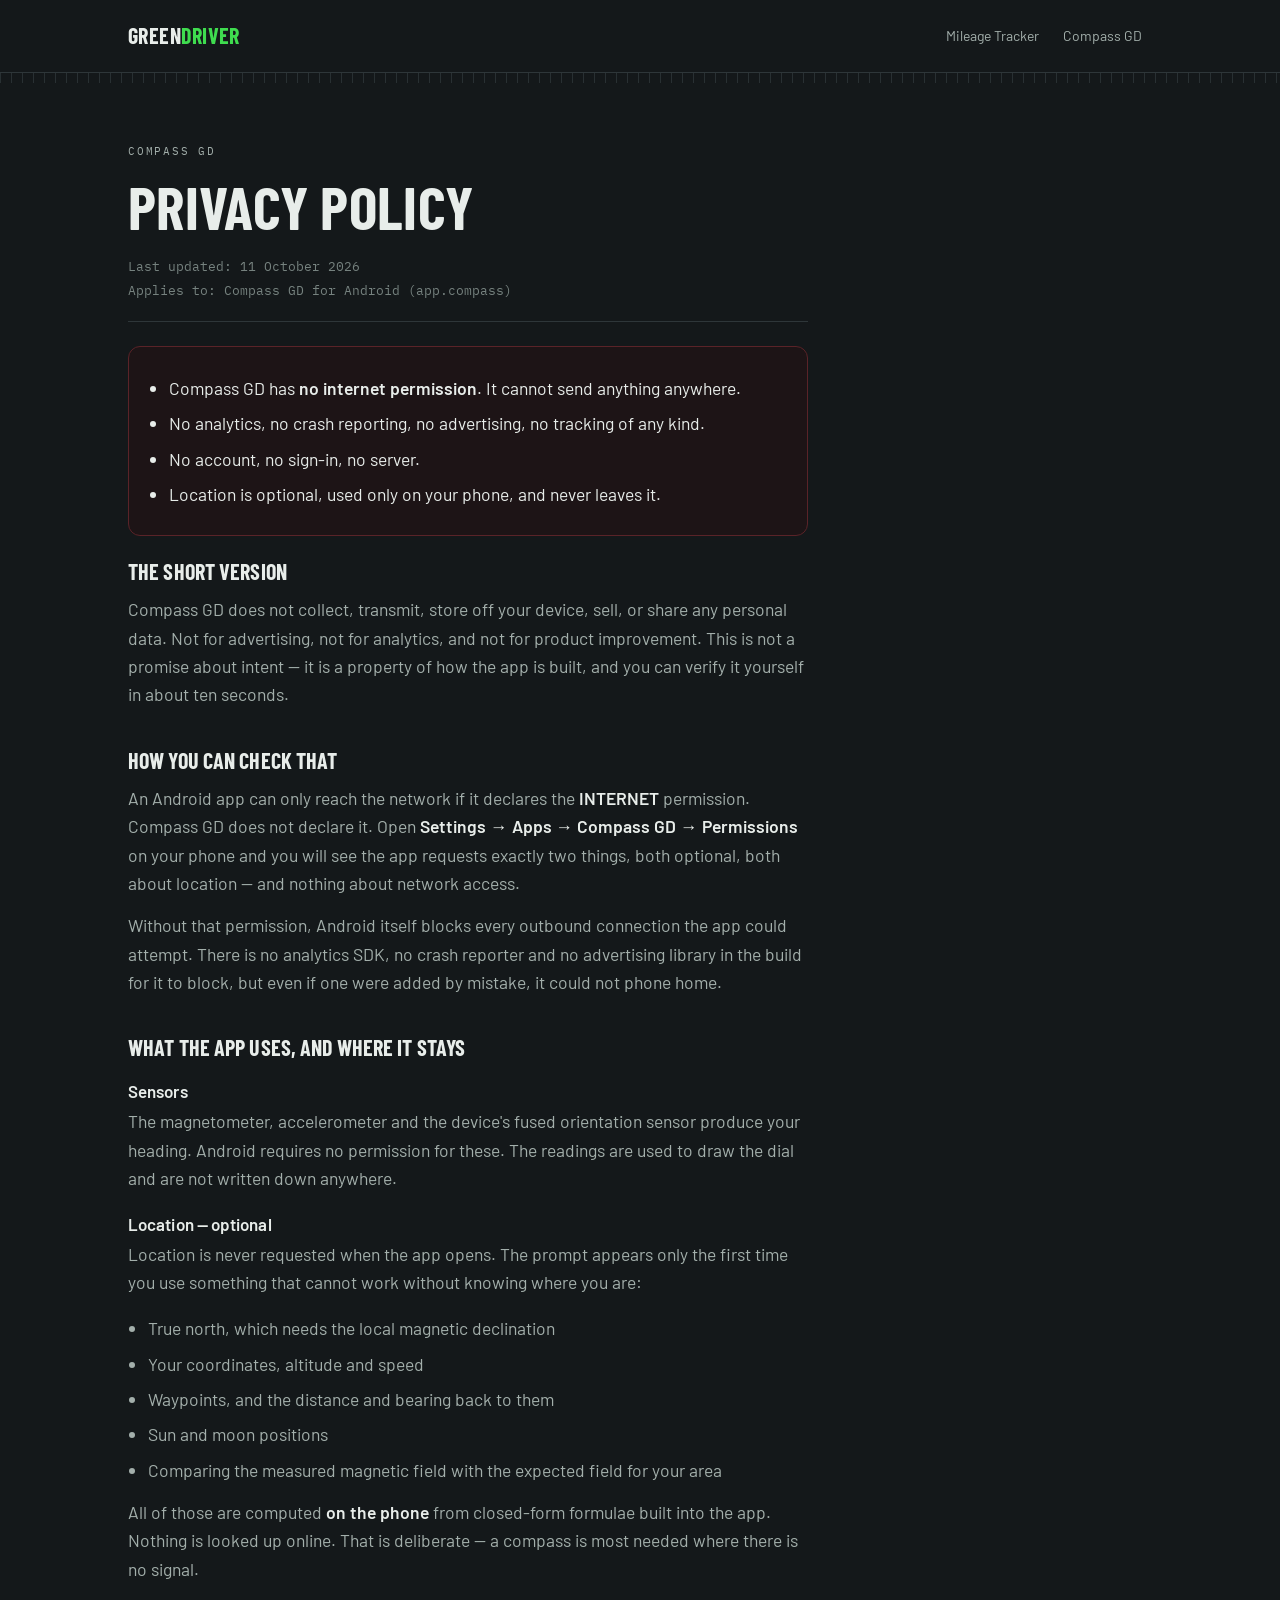
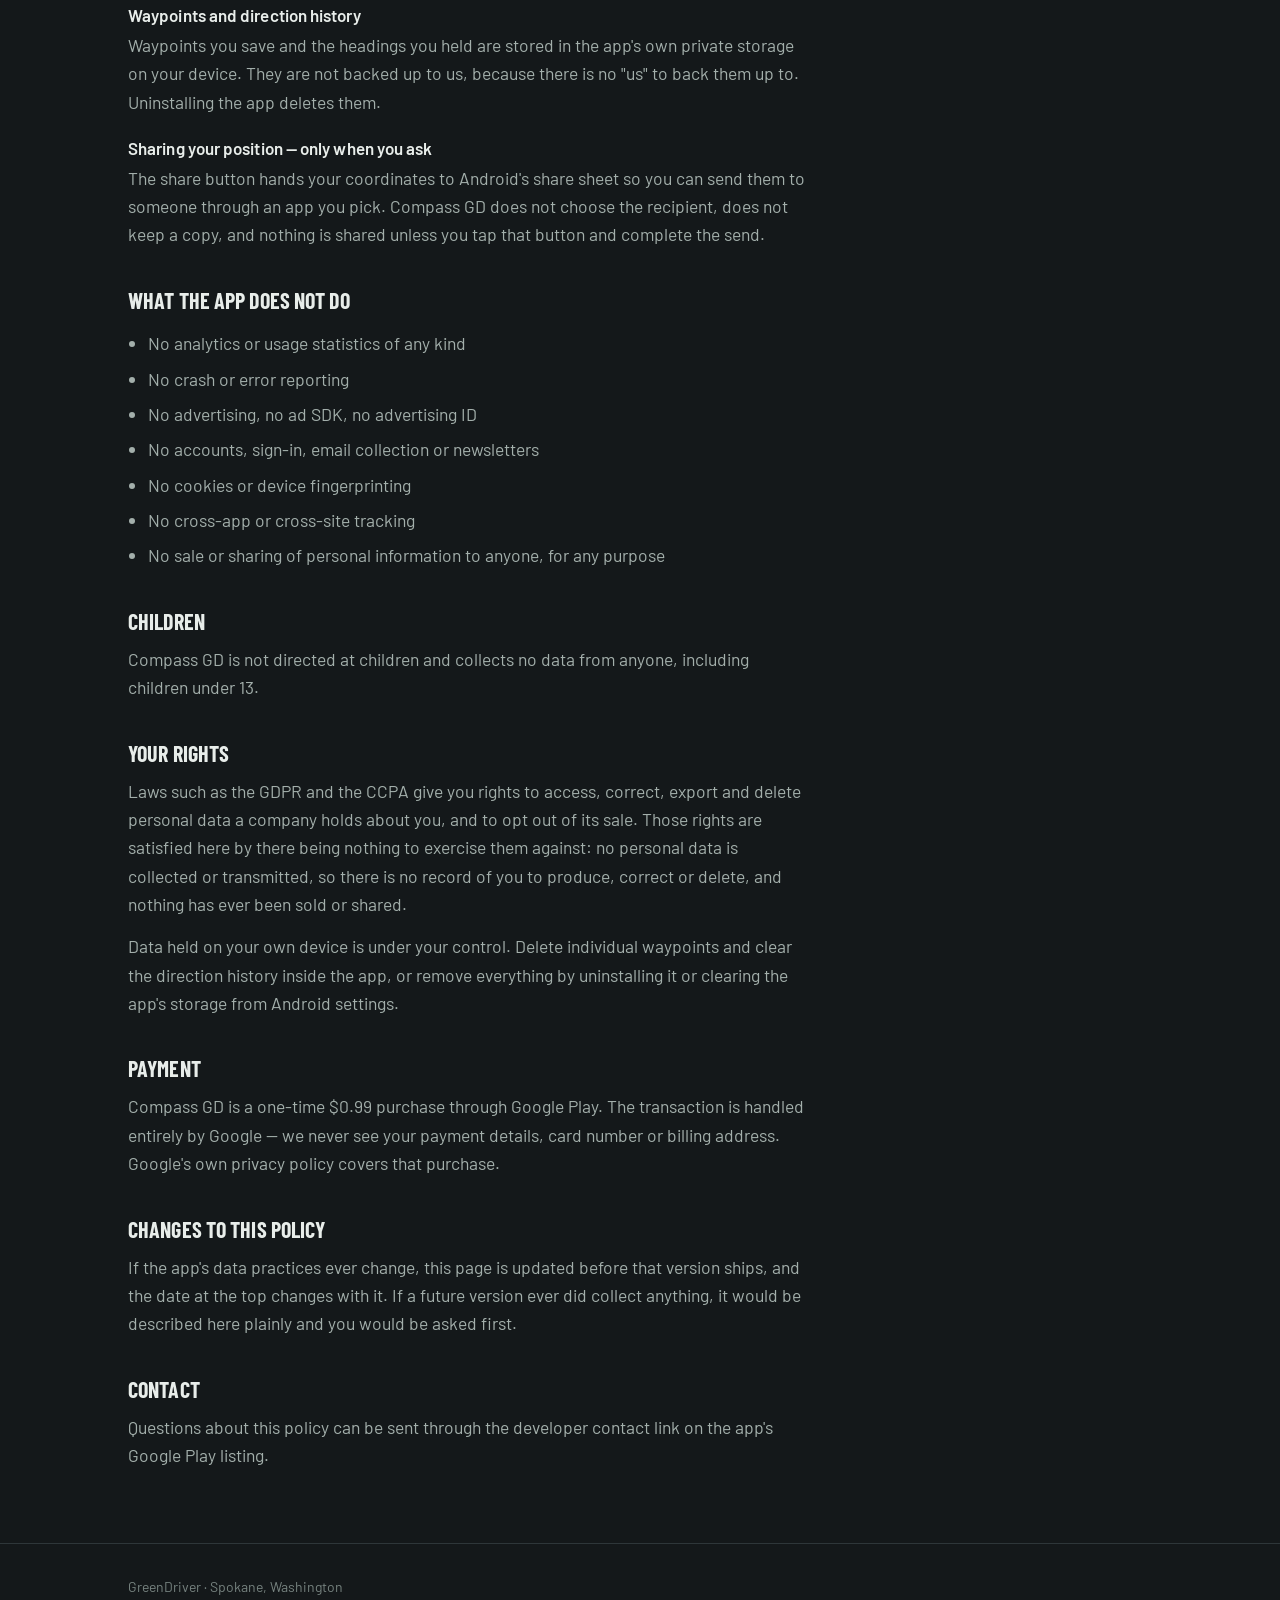
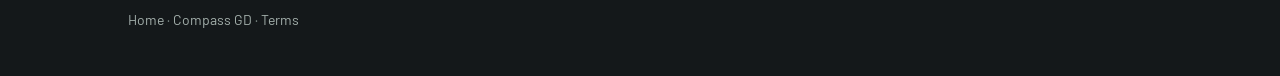
==== compass-privacy.html @ e5d59e41 "Add files via upload" ====
<!doctype html>
<html lang="en">
<head>
<meta charset="utf-8">
<meta name="viewport" content="width=device-width, initial-scale=1">
<meta name="theme-color" content="#14181a">
<meta name="description" content="Android apps for gig delivery drivers. Mileage, real pay and tax paperwork, plus a compass that tells you when it is wrong.">
<title>Compass GD Privacy Policy</title>
  <link rel="preconnect" href="https://fonts.googleapis.com">
  <link rel="preconnect" href="https://fonts.gstatic.com" crossorigin>
  <link rel="stylesheet" href="https://fonts.googleapis.com/css2?family=Barlow+Condensed:wght@600;700&family=Barlow:wght@400;600&family=IBM+Plex+Mono:wght@400;500&display=swap">
  <link rel="stylesheet" href="style.css">
</head>
<body>
<header class="topbar">
  <div class="wrap">
    <a class="wordmark" href="index.html">Green<span class="accent">Driver</span></a>
    <nav>
      <a href="greendriver.html">Mileage Tracker</a>
      <a href="compass.html">Compass GD</a>
    </nav>
  </div>
</header>
<div class="ticks"></div>

<main>
  <section>
    <div class="wrap">
      <div class="prose">
        <p class="eyebrow">Compass GD</p>
        <h1>Privacy Policy</h1>

        <div class="meta">
          <span>Last updated: 11 October 2026</span>
          <span>Applies to: Compass GD for Android (app.compass)</span>
        </div>

        <div class="summary summary--cp">
          <ul>
            <li>Compass GD has <b>no internet permission</b>. It cannot send anything anywhere.</li>
            <li>No analytics, no crash reporting, no advertising, no tracking of any kind.</li>
            <li>No account, no sign-in, no server.</li>
            <li>Location is optional, used only on your phone, and never leaves it.</li>
          </ul>
        </div>

        <h2>The short version</h2>
        <p>
          Compass GD does not collect, transmit, store off your device, sell, or share any
          personal data. Not for advertising, not for analytics, and not for product
          improvement. This is not a promise about intent — it is a property of how the app is
          built, and you can verify it yourself in about ten seconds.
        </p>

        <h2>How you can check that</h2>
        <p>
          An Android app can only reach the network if it declares the
          <b>INTERNET</b> permission. Compass GD does not declare it. Open
          <b>Settings → Apps → Compass GD → Permissions</b> on your phone and you will see the
          app requests exactly two things, both optional, both about location — and nothing
          about network access.
        </p>
        <p>
          Without that permission, Android itself blocks every outbound connection the app could
          attempt. There is no analytics SDK, no crash reporter and no advertising library in the
          build for it to block, but even if one were added by mistake, it could not phone home.
        </p>

        <h2>What the app uses, and where it stays</h2>

        <h3>Sensors</h3>
        <p>
          The magnetometer, accelerometer and the device's fused orientation sensor produce your
          heading. Android requires no permission for these. The readings are used to draw the
          dial and are not written down anywhere.
        </p>

        <h3>Location — optional</h3>
        <p>
          Location is never requested when the app opens. The prompt appears only the first time
          you use something that cannot work without knowing where you are:
        </p>
        <ul>
          <li>True north, which needs the local magnetic declination</li>
          <li>Your coordinates, altitude and speed</li>
          <li>Waypoints, and the distance and bearing back to them</li>
          <li>Sun and moon positions</li>
          <li>Comparing the measured magnetic field with the expected field for your area</li>
        </ul>
        <p>
          All of those are computed <b>on the phone</b> from closed-form formulae built into the
          app. Nothing is looked up online. That is deliberate — a compass is most needed where
          there is no signal.
        </p>

        <h3>Waypoints and direction history</h3>
        <p>
          Waypoints you save and the headings you held are stored in the app's own private
          storage on your device. They are not backed up to us, because there is no "us" to back
          them up to. Uninstalling the app deletes them.
        </p>

        <h3>Sharing your position — only when you ask</h3>
        <p>
          The share button hands your coordinates to Android's share sheet so you can send them
          to someone through an app you pick. Compass GD does not choose the recipient, does not
          keep a copy, and nothing is shared unless you tap that button and complete the send.
        </p>

        <h2>What the app does not do</h2>
        <ul>
          <li>No analytics or usage statistics of any kind</li>
          <li>No crash or error reporting</li>
          <li>No advertising, no ad SDK, no advertising ID</li>
          <li>No accounts, sign-in, email collection or newsletters</li>
          <li>No cookies or device fingerprinting</li>
          <li>No cross-app or cross-site tracking</li>
          <li>No sale or sharing of personal information to anyone, for any purpose</li>
        </ul>

        <h2>Children</h2>
        <p>
          Compass GD is not directed at children and collects no data from anyone, including
          children under 13.
        </p>

        <h2>Your rights</h2>
        <p>
          Laws such as the GDPR and the CCPA give you rights to access, correct, export and
          delete personal data a company holds about you, and to opt out of its sale. Those
          rights are satisfied here by there being nothing to exercise them against: no personal
          data is collected or transmitted, so there is no record of you to produce, correct or
          delete, and nothing has ever been sold or shared.
        </p>
        <p>
          Data held on your own device is under your control. Delete individual waypoints and
          clear the direction history inside the app, or remove everything by uninstalling it or
          clearing the app's storage from Android settings.
        </p>

        <h2>Payment</h2>
        <p>
          Compass GD is a one-time $0.99 purchase through Google Play. The transaction is handled
          entirely by Google — we never see your payment details, card number or billing address.
          Google's own privacy policy covers that purchase.
        </p>

        <h2>Changes to this policy</h2>
        <p>
          If the app's data practices ever change, this page is updated before that version
          ships, and the date at the top changes with it. If a future version ever did collect
          anything, it would be described here plainly and you would be asked first.
        </p>

        <h2>Contact</h2>
        <p>
          Questions about this policy can be sent through the developer contact link on
          the app's Google Play listing.
        </p>
      </div>
    </div>
  </section>
</main>

<footer>
  <div class="wrap">
    <span>GreenDriver · Spokane, Washington</span>
    <span>
      <a href="index.html">Home</a> ·
      <a href="compass.html">Compass GD</a> ·
      <a href="terms.html">Terms</a>
    </span>
  </div>
</footer>
</body>
</html>
---- style.css ----
/*
  GreenDriver / Compass GD — shared styles.

  Committed single-theme on purpose: both products are dark instruments, and the whole visual
  idea is a dashboard at 4am, which is when these drivers are actually working. Every colour is
  therefore stated explicitly rather than inherited, so the page holds on any host background.
*/

:root {
  /* Charcoal biased slightly green, so the ground looks chosen rather than defaulted. */
  --ground: #14181a;
  --raised: #1c2124;
  --raised-2: #232a2d;
  --line: #2e3639;

  --ink: #e8edea;
  --ink-dim: #a3afab;
  --ink-mute: #76827f;

  --green: #3fdc4f;
  --green-deep: #1f8a2b;
  --red: #e2392f;
  --amber: #ffb300;

  --display: "Barlow Condensed", "Oswald", Impact, sans-serif;
  --body: "Barlow", "Helvetica Neue", Arial, sans-serif;
  --mono: "IBM Plex Mono", ui-monospace, "SF Mono", Menlo, monospace;

  --maxw: 1080px;
  --gutter: clamp(16px, 4vw, 28px);
}

* { box-sizing: border-box; }

/* Belt and braces against a sideways scrollbar: one long unbroken string anywhere in the page
   would otherwise push the whole body wider than the phone and break every layout below. */
html { overflow-x: hidden; -webkit-text-size-adjust: 100%; }

body {
  margin: 0;
  background: var(--ground);
  color: var(--ink);
  font-family: var(--body);
  font-size: clamp(16px, 0.4vw + 15px, 17.5px);
  line-height: 1.62;
  overflow-x: hidden;
  -webkit-font-smoothing: antialiased;
}

img { max-width: 100%; display: block; }

a { color: var(--green); text-decoration: none; }
a:hover { text-decoration: underline; }
a:focus-visible,
button:focus-visible {
  outline: 2px solid var(--amber);
  outline-offset: 3px;
  border-radius: 4px;
}

.wrap {
  width: 100%;
  max-width: var(--maxw);
  margin-inline: auto;
  /* Scales from 16px on a small phone to 28px on a desktop, so the text never runs to the
     bezel and never floats absurdly far from it. */
  padding-inline: var(--gutter);
}

/* ---------------------------------------------------------------- bars */

.topbar {
  border-bottom: 1px solid var(--line);
  background: var(--ground);
}
.topbar .wrap {
  display: flex;
  align-items: center;
  gap: 14px;
  padding-block: 14px;
  flex-wrap: wrap;
}
.wordmark {
  font-family: var(--display);
  font-weight: 700;
  font-size: 22px;
  letter-spacing: 0.02em;
  text-transform: uppercase;
  color: var(--ink);
}
.wordmark .accent { color: var(--green); }
.topbar nav {
  margin-left: auto;
  display: flex;
  gap: 4px;
  font-size: 14px;
  flex-wrap: wrap;
}
/* Padded to a real finger target. Bare 14px text is about 10px tall, which is roughly a
   quarter of the 44px a thumb actually needs. */
.topbar nav a {
  color: var(--ink-dim);
  padding: 9px 10px;
  border-radius: 8px;
  min-height: 44px;
  display: flex;
  align-items: center;
}
.topbar nav a:hover { background: var(--raised); text-decoration: none; }
.topbar nav a[aria-current="page"] { color: var(--ink); }

/* The hairline of gauge ticks that runs under the header — the one piece of pure
   instrument-panel ornament on the page, and it earns its place by being the motif both
   products share: a speedometer arc and a compass rose are the same ruled edge. */
.ticks {
  height: 10px;
  background-image: repeating-linear-gradient(
    to right,
    var(--line) 0 1px,
    transparent 1px 11px
  );
  opacity: 0.8;
}

/* ---------------------------------------------------------------- type */

h1, h2, h3 {
  font-family: var(--display);
  font-weight: 700;
  line-height: 1.05;
  text-wrap: balance;
  margin: 0;
  letter-spacing: 0.005em;
}
h1 { font-size: clamp(32px, 8vw, 60px); text-transform: uppercase; }
h2 { font-size: clamp(23px, 4.6vw, 33px); text-transform: uppercase; }
h3 { font-size: 20px; }

p { margin: 0; max-width: 62ch; }

.eyebrow {
  font-family: var(--mono);
  font-size: 11px;
  letter-spacing: 0.16em;
  text-transform: uppercase;
  color: var(--ink-mute);
  margin: 0;
}

.lede { font-size: clamp(17px, 1vw + 15px, 19px); color: var(--ink-dim); }

section { padding-block: clamp(34px, 7vw, 60px); }
section + section { border-top: 1px solid var(--line); }
.stack { display: flex; flex-direction: column; gap: 18px; }
.stack-sm { display: flex; flex-direction: column; gap: 10px; }

/* ---------------------------------------------------------------- landing tiles */

.tiles {
  display: grid;
  grid-template-columns: repeat(auto-fit, minmax(min(100%, 300px), 1fr));
  gap: 18px;
}

.tile {
  display: flex;
  flex-direction: column;
  gap: 14px;
  padding: clamp(18px, 4vw, 26px);
  background: var(--raised);
  border: 1px solid var(--line);
  border-radius: 14px;
  color: inherit;
  transition: border-color 0.18s ease, transform 0.18s ease;
}
.tile:hover { text-decoration: none; transform: translateY(-2px); }
.tile--gd:hover { border-color: var(--green); }
.tile--cp:hover { border-color: var(--red); }

.tile img {
  width: 88px;
  height: 88px;
  border-radius: 20px;
  border: 1px solid var(--line);
}
.tile h2 { font-size: 30px; }
.tile p { font-size: 15px; color: var(--ink-dim); }

.tile-price {
  font-family: var(--mono);
  font-size: 13px;
  color: var(--ink);
  margin-top: auto;
  padding-top: 10px;
  border-top: 1px solid var(--line);
}
.tile-go {
  font-family: var(--display);
  text-transform: uppercase;
  letter-spacing: 0.06em;
  font-size: 15px;
}
.tile--gd .tile-go { color: var(--green); }
.tile--cp .tile-go { color: var(--red); }

/* ---------------------------------------------------------------- product hero */

.hero {
  display: flex;
  gap: clamp(18px, 3vw, 26px);
  align-items: flex-start;
  flex-wrap: wrap;
  padding-block: clamp(28px, 6vw, 48px) clamp(26px, 5vw, 40px);
}
.hero img {
  width: 104px;
  height: 104px;
  border-radius: 24px;
  border: 1px solid var(--line);
  flex: none;
}
.hero-text { flex: 1 1 320px; display: flex; flex-direction: column; gap: 12px; }

/* ---------------------------------------------------------------- spec sheet */

/*
  Label/value rows rather than feature cards. Drivers read spec sheets — for vehicles, for
  blocks, for pay — so the format is one they already parse, and it keeps a long feature list
  scannable instead of turning it into twelve identical rounded boxes.
*/
.spec { display: flex; flex-direction: column; }
.spec-row {
  display: grid;
  grid-template-columns: minmax(150px, 190px) 1fr;
  gap: 6px 24px;
  padding-block: 14px;
  border-bottom: 1px solid var(--line);
  align-items: baseline;
}
.spec-row:first-child { border-top: 1px solid var(--line); }
.spec-key {
  font-family: var(--display);
  text-transform: uppercase;
  letter-spacing: 0.05em;
  font-size: 16px;
  font-weight: 600;
  color: var(--ink);
}
.spec-val { color: var(--ink-dim); font-size: 16px; }
.spec-val b { color: var(--ink); font-weight: 600; }
.spec-val .num { font-family: var(--mono); font-variant-numeric: tabular-nums; }

@media (max-width: 620px) {
  .spec-row { grid-template-columns: 1fr; gap: 2px; padding-block: 12px; }
}

/* ---------------------------------------------------------------- pricing */

.plans {
  display: grid;
  grid-template-columns: repeat(auto-fit, minmax(min(100%, 265px), 1fr));
  gap: 16px;
}
.plan {
  display: flex;
  flex-direction: column;
  gap: 12px;
  padding: 24px;
  border: 1px solid var(--line);
  border-radius: 12px;
  background: var(--raised);
}
/* Only the recommended plan is lifted. Border, fill and glow spent on one thing, so the
   hierarchy reads at a glance instead of every box shouting equally. */
.plan--lead {
  border-color: var(--green-deep);
  background: linear-gradient(180deg, #1d2a20 0%, var(--raised) 60%);
}
.plan-name {
  font-family: var(--display);
  text-transform: uppercase;
  letter-spacing: 0.06em;
  font-size: 19px;
  font-weight: 700;
}
.plan-price {
  font-family: var(--mono);
  font-variant-numeric: tabular-nums;
  font-size: 34px;
  line-height: 1;
  color: var(--ink);
}
.plan-price small {
  font-size: 14px;
  color: var(--ink-mute);
  font-family: var(--body);
}
.plan-sub { font-size: 14px; color: var(--ink-dim); }
.plan ul { margin: 0; padding-left: 18px; font-size: 15px; color: var(--ink-dim); }
.plan li { margin-block: 5px; }

.badge {
  display: inline-block;
  font-family: var(--mono);
  font-size: 11px;
  letter-spacing: 0.1em;
  text-transform: uppercase;
  padding: 3px 9px;
  border-radius: 999px;
  border: 1px solid currentColor;
  align-self: flex-start;
}
.badge--green { color: var(--green); }
.badge--amber { color: var(--amber); }

.cta {
  display: inline-block;
  font-family: var(--display);
  font-weight: 700;
  text-transform: uppercase;
  letter-spacing: 0.07em;
  font-size: 17px;
  padding: 14px 30px;
  border-radius: 10px;
  border: none;
  cursor: pointer;
  align-self: flex-start;
  min-height: 48px;
  display: inline-flex;
  align-items: center;
  justify-content: center;
  text-align: center;
}
.cta--green { background: var(--green); color: #07140a; }
.cta--red { background: var(--red); color: #fff; }
.cta:hover { text-decoration: none; filter: brightness(1.08); }
.cta-note { font-size: 13px; color: var(--ink-mute); font-family: var(--mono); }

/* ---------------------------------------------------------------- misc */

.callout {
  border-left: 3px solid var(--amber);
  padding: 4px 0 4px 16px;
  color: var(--ink-dim);
  font-size: 16px;
}

.notlist { margin: 0; padding-left: 18px; color: var(--ink-dim); }
.notlist li { margin-block: 7px; }

footer {
  border-top: 1px solid var(--line);
  padding-block: 32px 44px;
  color: var(--ink-mute);
  font-size: 14px;
}
footer .wrap { display: flex; flex-direction: column; gap: 10px; }
footer a { color: var(--ink-dim); }

@media (prefers-reduced-motion: reduce) {
  * { transition: none !important; animation: none !important; }
}

/* ---------------------------------------------------------------- legal prose */

/*
  Policy pages are read, not scanned, so they drop the spec-sheet treatment and get a single
  measured column. Narrower than the marketing pages on purpose — legal text is the one place a
  reader genuinely needs the 65-character line.
*/
.prose { max-width: 680px; }
.prose h2 {
  font-size: 22px;
  margin-top: 40px;
  margin-bottom: 12px;
  color: var(--ink);
}
.prose h2:first-of-type { margin-top: 24px; }
.prose h3 {
  font-family: var(--body);
  font-size: 17px;
  font-weight: 600;
  margin-top: 24px;
  margin-bottom: 6px;
}
.prose p { margin-bottom: 14px; color: var(--ink-dim); max-width: none; }
.prose ul { padding-left: 20px; color: var(--ink-dim); margin-bottom: 14px; }
.prose li { margin-block: 7px; }
.prose b, .prose strong { color: var(--ink); font-weight: 600; }

.meta {
  margin-top: 18px;
  font-family: var(--mono);
  font-size: 13px;
  color: var(--ink-mute);
  display: flex;
  flex-direction: column;
  gap: 3px;
  padding-bottom: 20px;
  border-bottom: 1px solid var(--line);
}

/* The short "here is the whole policy in four lines" box at the top. Earns its border because
   it is the only thing most readers will actually read. */
.summary {
  border: 1px solid var(--green-deep);
  border-radius: 12px;
  background: #19231b;
  padding: 20px 22px;
  margin-block: 24px;
}
.summary ul { margin: 0; padding-left: 18px; }
.summary li { color: var(--ink); }

.summary--cp {
  border-color: #5a2328;
  background: #1d1416;
}

/* Legal boilerplate that must stay shouty for enforceability, but should not shout at the
   reader's eyes — small caps-ish treatment instead of full-size uppercase. */
.legalese {
  font-size: 14px;
  letter-spacing: 0.01em;
  color: var(--ink-mute);
  border-left: 2px solid var(--line);
  padding-left: 14px;
}

/* ---------------------------------------------------------------- phones */

/*
  Below 520px the page is read one-handed, often outdoors in sunlight. Everything here is about
  reclaiming width and making targets thumb-sized — not about hiding content, since a driver
  checking a privacy policy on their phone needs the same text as on a desktop.
*/
@media (max-width: 520px) {
  .topbar .wrap { padding-block: 8px; gap: 6px; }
  .wordmark { font-size: 20px; }
  .topbar nav { width: 100%; margin-left: 0; justify-content: flex-start; }

  .hero { flex-direction: column; align-items: flex-start; }
  .hero img { width: 84px; height: 84px; border-radius: 20px; }

  .tile img { width: 76px; height: 76px; }

  /* Full-width buttons: easier to hit, and they stop looking stranded on a narrow column. */
  .cta { align-self: stretch; width: 100%; }

  .plan { padding: 20px; }
  .plan-price { font-size: 30px; }

  .prose h2 { margin-top: 32px; }
  .summary { padding: 16px 18px; }
}

/* Very small / older Android screens (360px and under) — the Galaxy A-series floor. */
@media (max-width: 360px) {
  .plan-price { font-size: 27px; }
  .tile h2 { font-size: 26px; }
  .spec-key { font-size: 15px; }
}

/* Large desktops: stop the measure growing forever, but let the page breathe. */
@media (min-width: 1240px) {
  .hero { padding-block: 60px 48px; }
}

/* Printing a policy is a real thing people do with these two pages. */
@media print {
  .topbar, .ticks, footer, .cta { display: none; }
  body { background: #fff; color: #000; font-size: 11pt; }
  .prose p, .prose li, .summary li { color: #000; }
  .summary { border: 1px solid #999; background: #f4f4f4; }
  a { color: #000; text-decoration: underline; }
}
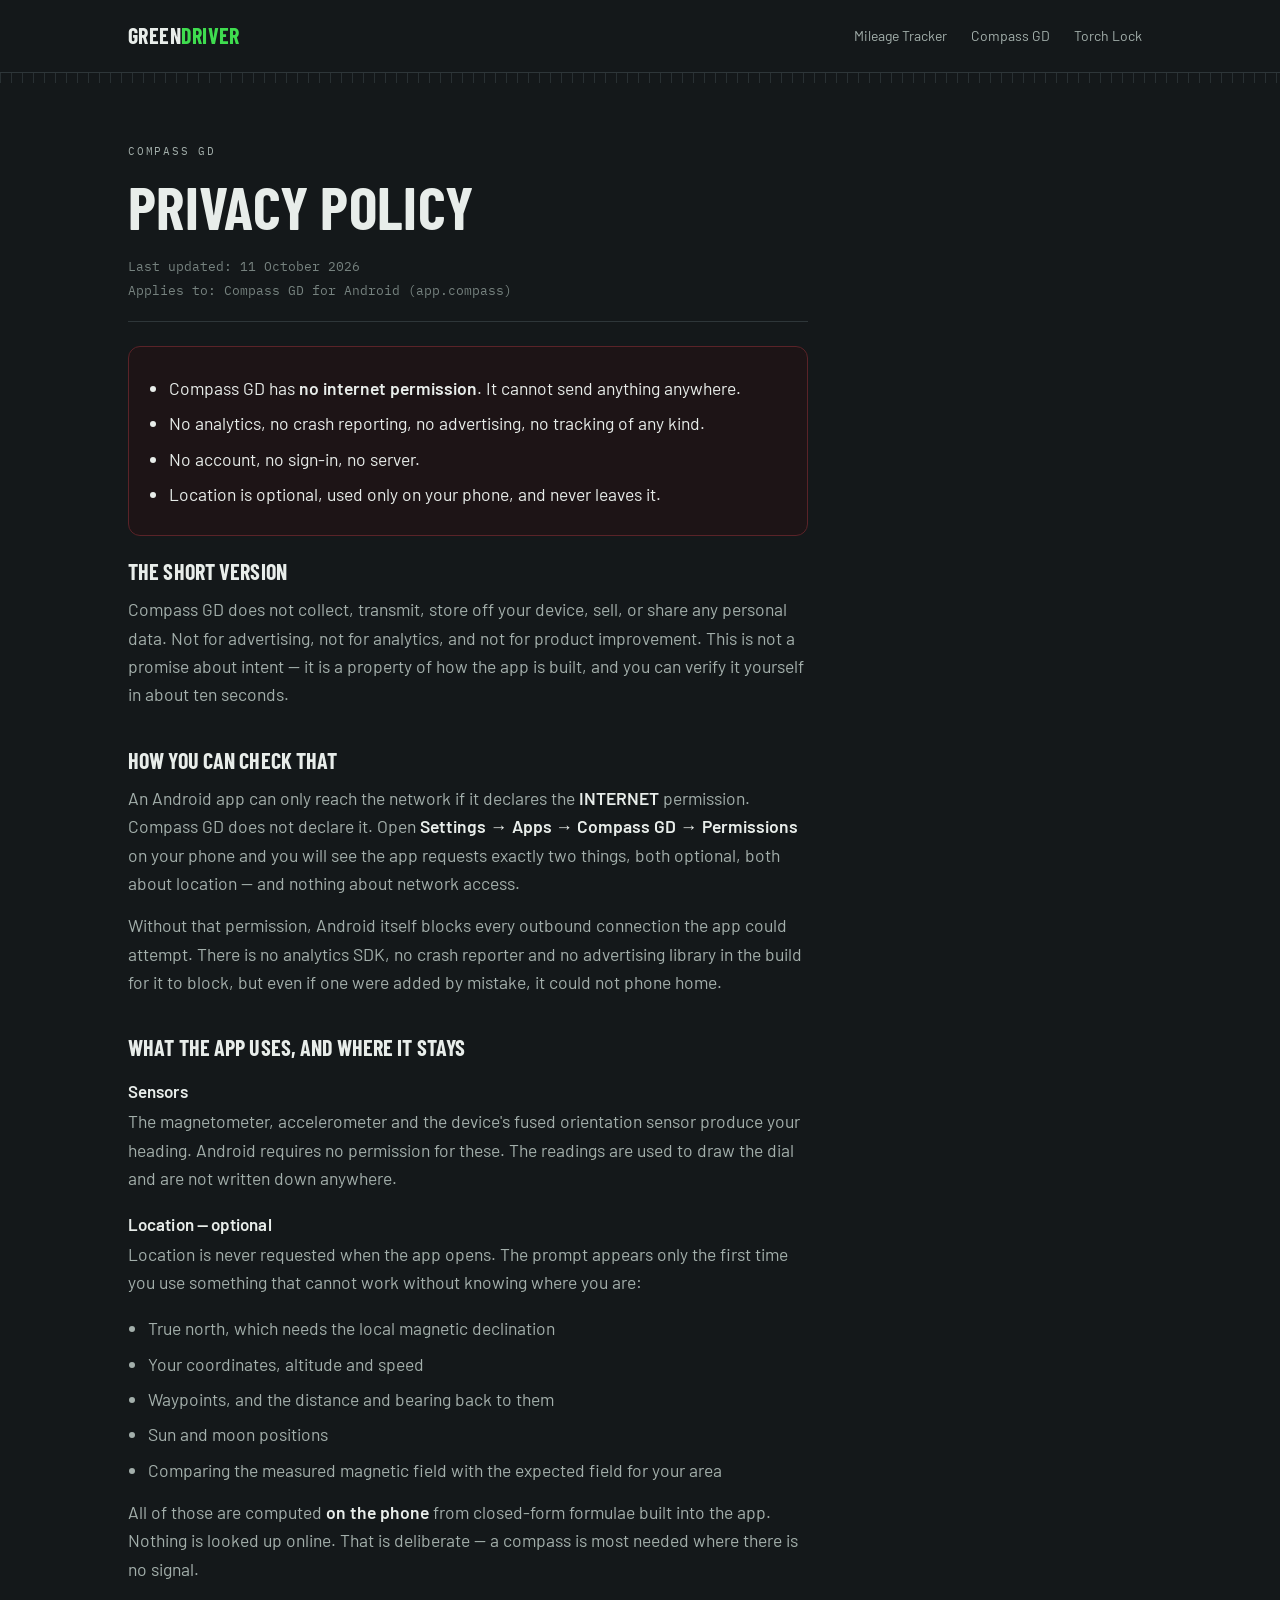
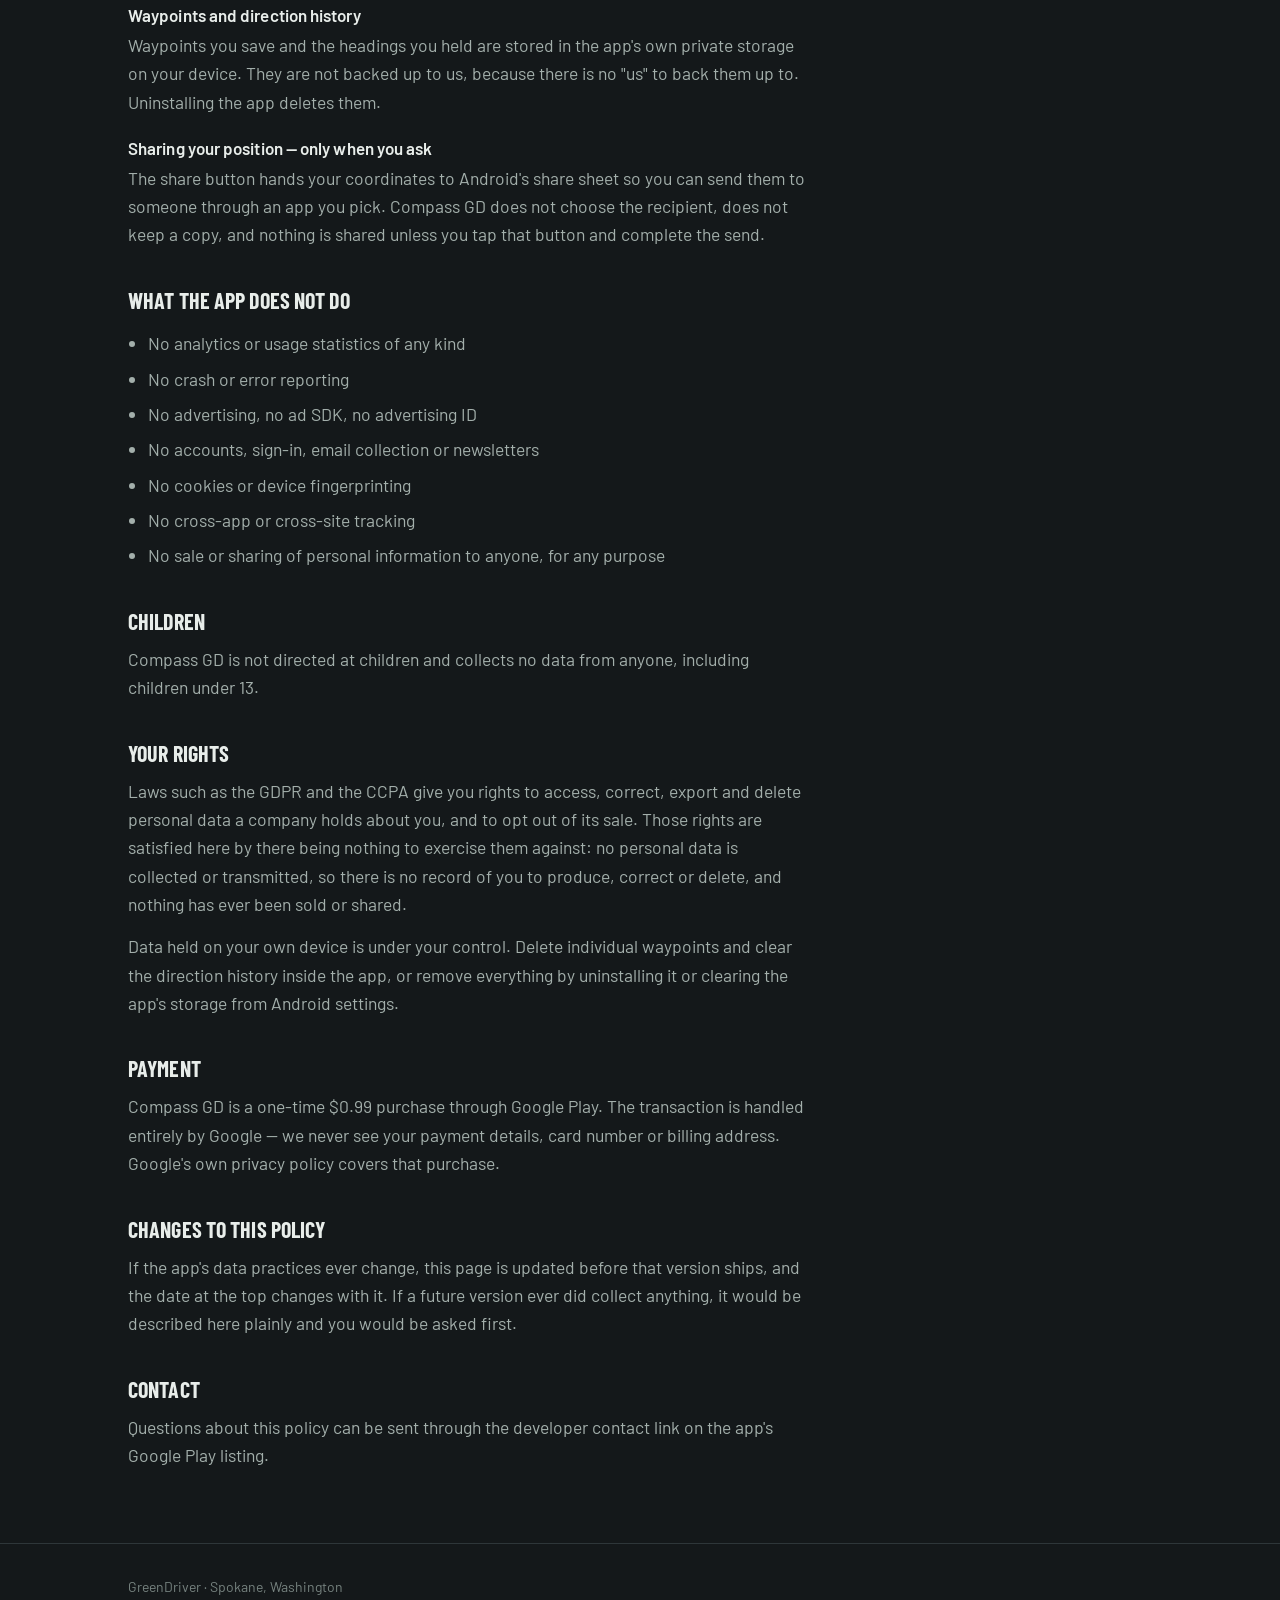
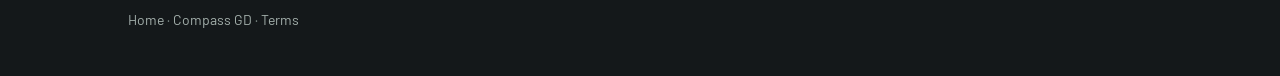
==== commit 7e11aea2: "Add Torch Lock as a free download Explains the Amazon Flex flashlight bug — Flex lights the torch to" ====
--- a/compass-privacy.html
+++ b/compass-privacy.html
@@ -18,6 +18,7 @@
     <nav>
       <a href="greendriver.html">Mileage Tracker</a>
       <a href="compass.html">Compass GD</a>
+      <a href="torchlock.html">Torch Lock</a>
     </nav>
   </div>
 </header>
--- a/style.css
+++ b/style.css
@@ -474,3 +474,8 @@
   .summary { border: 1px solid #999; background: #f4f4f4; }
   a { color: #000; text-decoration: underline; }
 }
+
+/* Torch Lock tile — amber, so the three apps read as distinct at a glance without the third
+   competing with the two paid ones for attention. */
+.tile--tl:hover { border-color: var(--amber); }
+.tile--tl .tile-go { color: var(--amber); }
